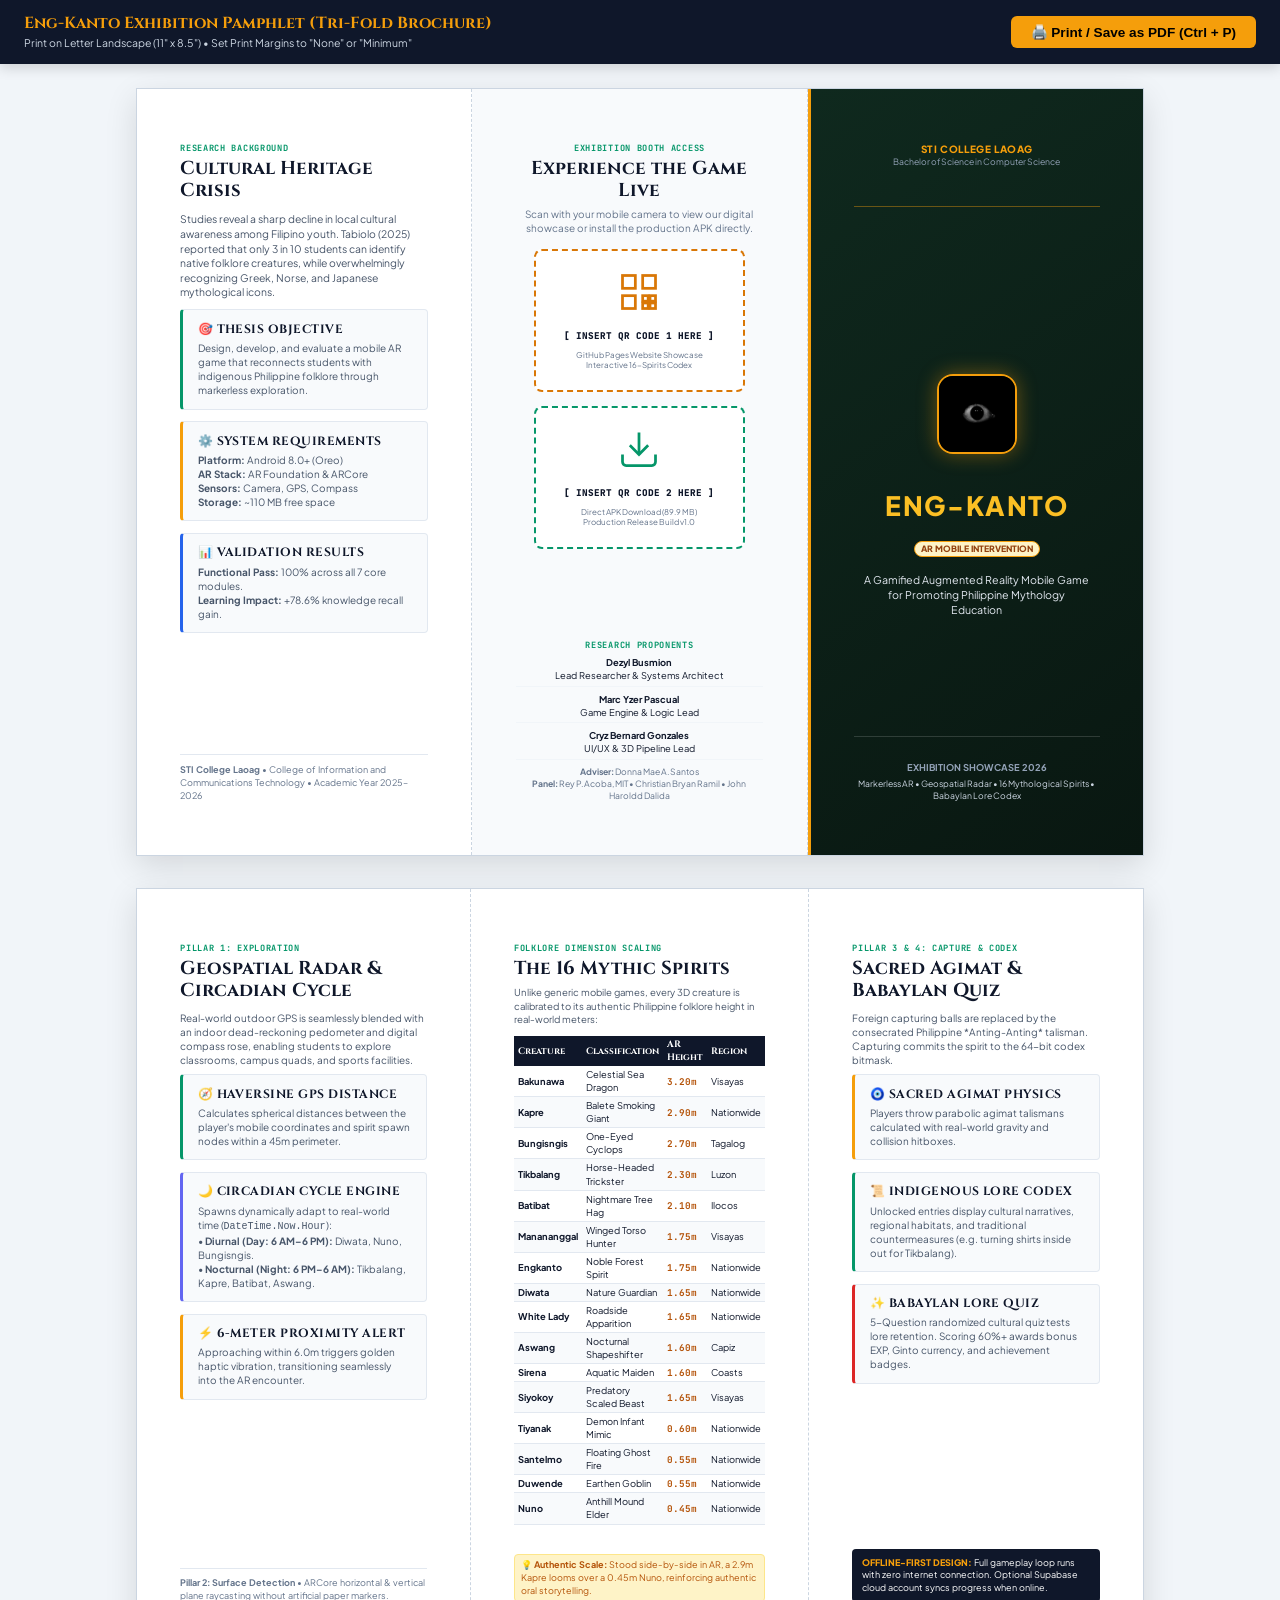
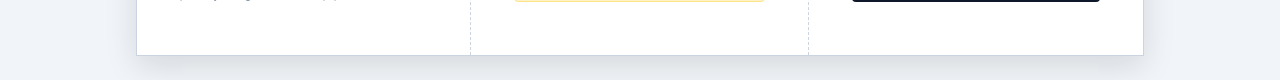
==== pamphlet.html @ 1a8d860b "feat: initial release of Eng-Kanto exhibition showcase" ====
<!DOCTYPE html>
<html lang="en">
<head>
  <meta charset="UTF-8">
  <meta name="viewport" content="width=device-width, initial-scale=1.0">
  <title>Eng-Kanto Exhibition Pamphlet (Print-Ready Tri-Fold Brochure)</title>
  <link rel="preconnect" href="https://fonts.googleapis.com">
  <link rel="preconnect" href="https://fonts.gstatic.com" crossorigin>
  <link href="https://fonts.googleapis.com/css2?family=Cinzel:wght@700;800;900&family=Plus+Jakarta+Sans:wght@500;600;700;800&family=JetBrains+Mono:wght@500;700&display=swap" rel="stylesheet">
  <style>
    @page {
      size: letter landscape;
      margin: 0.25in;
    }

    * {
      box-sizing: border-box;
      margin: 0;
      padding: 0;
    }

    body {
      font-family: 'Plus Jakarta Sans', sans-serif;
      background: #f1f5f9;
      color: #0f172a;
      line-height: 1.4;
      font-size: 9.5pt;
      -webkit-print-color-adjust: exact;
      print-color-adjust: exact;
    }

    /* Print Controls Bar (Screen Only) */
    .no-print-bar {
      background: #0f172a;
      color: #fff;
      padding: 0.75rem 1.5rem;
      display: flex;
      align-items: center;
      justify-content: space-between;
      position: sticky;
      top: 0;
      z-index: 1000;
      box-shadow: 0 4px 12px rgba(0,0,0,0.15);
    }

    .no-print-bar h1 {
      font-size: 1rem;
      font-weight: 700;
      color: #f59e0b;
      font-family: 'Cinzel', serif;
    }

    .print-btn {
      background: #f59e0b;
      color: #000;
      border: none;
      padding: 0.5rem 1.25rem;
      font-size: 0.85rem;
      font-weight: 800;
      border-radius: 6px;
      cursor: pointer;
      display: flex;
      align-items: center;
      gap: 0.5rem;
      transition: background 0.2s;
    }

    .print-btn:hover {
      background: #d97706;
    }

    @media print {
      .no-print-bar {
        display: none !important;
      }
      body {
        background: #fff;
      }
      .sheet {
        page-break-after: always;
        box-shadow: none !important;
        margin: 0 !important;
      }
    }

    /* Sheet layout (Letter Landscape: 11in x 8.5in) */
    .sheet-wrapper {
      display: flex;
      flex-direction: column;
      align-items: center;
      gap: 2rem;
      padding: 1.5rem;
    }

    .sheet {
      width: 10.5in;
      height: 8.0in;
      background: #fff;
      box-shadow: 0 10px 30px rgba(0,0,0,0.12);
      display: grid;
      grid-template-columns: 1fr 1fr 1fr;
      position: relative;
      overflow: hidden;
      border: 1px solid #cbd5e1;
    }

    /* Column Panels */
    .panel {
      padding: 0.55in 0.45in;
      display: flex;
      flex-direction: column;
      justify-content: space-between;
      position: relative;
      border-right: 1px dashed #cbd5e1;
    }

    .panel:last-child {
      border-right: none;
    }

    /* Typography */
    h2, h3, h4 {
      font-family: 'Cinzel', serif;
      color: #0f172a;
      line-height: 1.2;
    }

    h2 { font-size: 14pt; margin-bottom: 0.25rem; }
    h3 { font-size: 11pt; margin-bottom: 0.2rem; }
    h4 { font-size: 9pt; margin-bottom: 0.15rem; text-transform: uppercase; letter-spacing: 0.04em; }

    .tag-line {
      font-family: 'JetBrains Mono', monospace;
      font-size: 6.5pt;
      font-weight: 700;
      color: #059669;
      text-transform: uppercase;
      letter-spacing: 0.08em;
      margin-bottom: 0.25rem;
      display: block;
    }

    .badge-pill {
      display: inline-block;
      background: #fef3c7;
      color: #92400e;
      border: 1px solid #f59e0b;
      font-size: 6.5pt;
      font-weight: 800;
      padding: 1px 6px;
      border-radius: 9999px;
      text-transform: uppercase;
    }

    /* Panel Stylings */
    /* Cover Panel (Outside Right) */
    .panel-cover {
      background: linear-gradient(145deg, #0f291e, #091711);
      color: #fff;
      text-align: center;
      border-left: 3px solid #f59e0b;
    }

    .panel-cover h2, .panel-cover h3, .panel-cover h4 {
      color: #fff;
    }

    .cover-header {
      border-bottom: 1px solid rgba(245, 158, 11, 0.4);
      padding-bottom: 0.4in;
    }

    .cover-inst {
      font-size: 7.5pt;
      color: #f59e0b;
      font-weight: 800;
      letter-spacing: 0.06em;
      text-transform: uppercase;
    }

    .cover-prog {
      font-size: 6.5pt;
      color: #94a3b8;
    }

    .cover-logo-wrap {
      margin: 0.5in 0 0.3in;
    }

    .cover-logo {
      width: 80px;
      height: 80px;
      border-radius: 16px;
      border: 2px solid #f59e0b;
      box-shadow: 0 0 20px rgba(245, 158, 11, 0.4);
    }

    .cover-title {
      font-size: 20pt;
      font-weight: 900;
      color: #fbbf24;
      letter-spacing: 0.06em;
      margin-bottom: 0.15in;
    }

    .cover-desc {
      font-size: 8pt;
      color: #e2e8f0;
      line-height: 1.45;
      padding: 0 0.1in;
    }

    .cover-footer {
      border-top: 1px solid rgba(255, 255, 255, 0.15);
      padding-top: 0.25in;
      font-size: 7pt;
      color: #94a3b8;
    }

    /* Back Cover (Outside Center) */
    .panel-back {
      background: #f8fafc;
      text-align: center;
    }

    .qr-box-bordered {
      background: #fff;
      border: 2px dashed #d97706;
      border-radius: 8px;
      padding: 0.2in 0.1in;
      margin: 0.15in auto;
      width: 85%;
      display: flex;
      flex-direction: column;
      align-items: center;
      justify-content: center;
      gap: 0.1in;
    }

    .qr-box-icon {
      width: 44px;
      height: 44px;
      color: #d97706;
    }

    .qr-box-title {
      font-family: 'JetBrains Mono', monospace;
      font-size: 7pt;
      font-weight: 800;
      color: #0f172a;
    }

    .qr-box-sub {
      font-size: 6pt;
      color: #64748b;
      line-height: 1.2;
    }

    /* Flap (Outside Left) */
    .panel-flap {
      background: #ffffff;
    }

    /* Feature Cards inside panels */
    .feature-card {
      background: #f8fafc;
      border: 1px solid #e2e8f0;
      border-left: 3px solid #059669;
      border-radius: 4px;
      padding: 0.12in 0.15in;
      margin-bottom: 0.12in;
    }

    .feature-card h4 {
      color: #0f172a;
      display: flex;
      align-items: center;
      gap: 0.3rem;
    }

    .feature-card p {
      font-size: 7.5pt;
      color: #475569;
      margin-top: 0.05in;
    }

    /* Creature Height Table */
    .creature-mini-table {
      width: 100%;
      border-collapse: collapse;
      font-size: 7pt;
      margin-top: 0.1in;
    }

    .creature-mini-table th {
      background: #0f172a;
      color: #fff;
      padding: 2px 4px;
      text-align: left;
      font-family: 'Cinzel', serif;
    }

    .creature-mini-table td {
      padding: 2px 4px;
      border-bottom: 1px solid #e2e8f0;
    }

    .creature-mini-table tr:nth-child(even) td {
      background: #f8fafc;
    }

    .height-pill {
      font-family: 'JetBrains Mono', monospace;
      font-weight: 700;
      color: #b45309;
    }

    /* Team Grid */
    .team-mini-list {
      list-style: none;
      font-size: 7pt;
      margin-top: 0.05in;
    }

    .team-mini-list li {
      margin-bottom: 0.06in;
      padding-bottom: 0.04in;
      border-bottom: 1px solid #f1f5f9;
    }

    .team-mini-list strong {
      display: block;
      color: #0f172a;
    }
  </style>
</head>
<body>

  <!-- Screen Top Bar with Print Button -->
  <div class="no-print-bar">
    <div>
      <h1>Eng-Kanto Exhibition Pamphlet (Tri-Fold Brochure)</h1>
      <small style="color: #cbd5e1;">Print on Letter Landscape (11" x 8.5") • Set Print Margins to "None" or "Minimum"</small>
    </div>
    <button class="print-btn" onclick="window.print()">
      🖨️ Print / Save as PDF (Ctrl + P)
    </button>
  </div>

  <div class="sheet-wrapper">

    <!-- ========================================== -->
    <!-- SHEET 1: OUTSIDE SPREAD                    -->
    <!-- (Left: Inside Flap | Center: Back Cover | Right: Front Cover) -->
    <!-- ========================================== -->
    <div class="sheet">

      <!-- Panel 1: Inside Flap (Academic Rationale & Specifications) -->
      <div class="panel panel-flap">
        <div>
          <span class="tag-line">Research Background</span>
          <h2>Cultural Heritage Crisis</h2>
          <p style="font-size: 7.8pt; color: #475569; margin: 0.1in 0;">
            Studies reveal a sharp decline in local cultural awareness among Filipino youth. Tabiolo (2025) reported that only 3 in 10 students can identify native folklore creatures, while overwhelmingly recognizing Greek, Norse, and Japanese mythological icons.
          </p>

          <div class="feature-card">
            <h4>🎯 Thesis Objective</h4>
            <p>Design, develop, and evaluate a mobile AR game that reconnects students with indigenous Philippine folklore through markerless exploration.</p>
          </div>

          <div class="feature-card" style="border-left-color: #f59e0b;">
            <h4>⚙️ System Requirements</h4>
            <p><strong>Platform:</strong> Android 8.0+ (Oreo)<br>
            <strong>AR Stack:</strong> AR Foundation &amp; ARCore<br>
            <strong>Sensors:</strong> Camera, GPS, Compass<br>
            <strong>Storage:</strong> ~110 MB free space</p>
          </div>

          <div class="feature-card" style="border-left-color: #2563eb;">
            <h4>📊 Validation Results</h4>
            <p><strong>Functional Pass:</strong> 100% across all 7 core modules.<br>
            <strong>Learning Impact:</strong> +78.6% knowledge recall gain.</p>
          </div>
        </div>

        <div style="font-size: 6.8pt; color: #64748b; border-top: 1px solid #e2e8f0; padding-top: 0.1in;">
          <strong>STI College Laoag</strong> • College of Information and Communications Technology • Academic Year 2025–2026
        </div>
      </div>

      <!-- Panel 2: Back Cover (QR Codes & Exhibition Access) -->
      <div class="panel panel-back">
        <div>
          <span class="tag-line">Exhibition Booth Access</span>
          <h2>Experience the Game Live</h2>
          <p style="font-size: 7.5pt; color: #64748b;">Scan with your mobile camera to view our digital showcase or install the production APK directly.</p>

          <!-- QR Placeholder 1: Showcase Link -->
          <div class="qr-box-bordered">
            <img src="assets/images/qr_showcase.png" alt="Showcase QR" id="qrShowcaseImg" style="display:none; width:70px; height:70px; object-fit:contain;" onload="this.style.display='block'; document.getElementById('qrShowcaseFallback').style.display='none';">
            <div id="qrShowcaseFallback">
              <svg class="qr-box-icon" viewBox="0 0 24 24" fill="none" stroke="currentColor" stroke-width="1.5">
                <rect x="3" y="3" width="7" height="7"></rect>
                <rect x="14" y="3" width="7" height="7"></rect>
                <rect x="3" y="14" width="7" height="7"></rect>
                <rect x="14" y="14" width="3" height="3"></rect>
                <rect x="18" y="18" width="3" height="3"></rect>
                <rect x="18" y="14" width="3" height="3"></rect>
                <rect x="14" y="18" width="3" height="3"></rect>
              </svg>
            </div>
            <span class="qr-box-title">[ INSERT QR CODE 1 HERE ]</span>
            <span class="qr-box-sub">GitHub Pages Website Showcase<br>Interactive 16-Spirits Codex</span>
          </div>

          <!-- QR Placeholder 2: APK Download -->
          <div class="qr-box-bordered" style="border-color: #059669;">
            <img src="assets/images/qr_apk.png" alt="APK QR" id="qrApkImg" style="display:none; width:70px; height:70px; object-fit:contain;" onload="this.style.display='block'; document.getElementById('qrApkFallback').style.display='none';">
            <div id="qrApkFallback">
              <svg class="qr-box-icon" style="color: #059669;" viewBox="0 0 24 24" fill="none" stroke="currentColor" stroke-width="1.5">
                <path d="M21 15v4a2 2 0 0 1-2 2H5a2 2 0 0 1-2-2v-4"></path>
                <polyline points="7 10 12 15 17 10"></polyline>
                <line x1="12" y1="15" x2="12" y2="3"></line>
              </svg>
            </div>
            <span class="qr-box-title">[ INSERT QR CODE 2 HERE ]</span>
            <span class="qr-box-sub">Direct APK Download (89.9 MB)<br>Production Release Build v1.0</span>
          </div>
        </div>

        <div>
          <span class="tag-line">Research Proponents</span>
          <ul class="team-mini-list">
            <li><strong>Dezyl Busmion</strong> Lead Researcher &amp; Systems Architect</li>
            <li><strong>Marc Yzer Pascual</strong> Game Engine &amp; Logic Lead</li>
            <li><strong>Cryz Bernard Gonzales</strong> UI/UX &amp; 3D Pipeline Lead</li>
          </ul>
          <div style="font-size: 6.5pt; color: #64748b; margin-top: 0.05in;">
            <strong>Adviser:</strong> Donna Mae A. Santos<br>
            <strong>Panel:</strong> Rey P. Acoba, MIT • Christian Bryan Ramil • John Haroldd Dalida
          </div>
        </div>
      </div>

      <!-- Panel 3: Front Cover (Title, Logo, & Exhibition Tagline) -->
      <div class="panel panel-cover">
        <div class="cover-header">
          <div class="cover-inst">STI COLLEGE LAOAG</div>
          <div class="cover-prog">Bachelor of Science in Computer Science</div>
        </div>

        <div>
          <div class="cover-logo-wrap">
            <img src="assets/images/App_logo.png" alt="Eng-Kanto" class="cover-logo">
          </div>
          <h1 class="cover-title">ENG-KANTO</h1>
          <span class="badge-pill" style="margin-bottom: 0.15in;">AR MOBILE INTERVENTION</span>
          <p class="cover-desc">
            A Gamified Augmented Reality Mobile Game for Promoting Philippine Mythology Education
          </p>
        </div>

        <div class="cover-footer">
          <div><strong>EXHIBITION SHOWCASE 2026</strong></div>
          <div style="font-size: 6.5pt; color: #cbd5e1; margin-top: 0.04in;">
            Markerless AR • Geospatial Radar • 16 Mythological Spirits • Babaylan Lore Codex
          </div>
        </div>
      </div>

    </div>


    <!-- ========================================== -->
    <!-- SHEET 2: INSIDE SPREAD                     -->
    <!-- (Left: Radar & Nav | Center: 16 Creatures | Right: Agimat & Codex) -->
    <!-- ========================================== -->
    <div class="sheet">

      <!-- Panel 4: Inside Left (Geospatial Radar & Circadian Loop) -->
      <div class="panel">
        <div>
          <span class="tag-line">Pillar 1: Exploration</span>
          <h2>Geospatial Radar &amp; Circadian Cycle</h2>
          <p style="font-size: 7.5pt; color: #475569; margin: 0.08in 0;">
            Real-world outdoor GPS is seamlessly blended with an indoor dead-reckoning pedometer and digital compass rose, enabling students to explore classrooms, campus quads, and sports facilities.
          </p>

          <div class="feature-card">
            <h4>🧭 Haversine GPS Distance</h4>
            <p>Calculates spherical distances between the player's mobile coordinates and spirit spawn nodes within a 45m perimeter.</p>
          </div>

          <div class="feature-card" style="border-left-color: #6366f1;">
            <h4>🌙 Circadian Cycle Engine</h4>
            <p>Spawns dynamically adapt to real-world time (<code>DateTime.Now.Hour</code>):<br>
            • <strong>Diurnal (Day: 6 AM–6 PM):</strong> Diwata, Nuno, Bungisngis.<br>
            • <strong>Nocturnal (Night: 6 PM–6 AM):</strong> Tikbalang, Kapre, Batibat, Aswang.</p>
          </div>

          <div class="feature-card" style="border-left-color: #f59e0b;">
            <h4>⚡ 6-Meter Proximity Alert</h4>
            <p>Approaching within 6.0m triggers golden haptic vibration, transitioning seamlessly into the AR encounter.</p>
          </div>
        </div>

        <div style="font-size: 6.8pt; color: #64748b; border-top: 1px solid #e2e8f0; padding-top: 0.08in;">
          <strong>Pillar 2: Surface Detection</strong> • ARCore horizontal &amp; vertical plane raycasting without artificial paper markers.
        </div>
      </div>

      <!-- Panel 5: Inside Center (16 Creatures Folklore Height Chart) -->
      <div class="panel" style="background: #ffffff;">
        <div>
          <span class="tag-line">Folklore Dimension Scaling</span>
          <h2>The 16 Mythic Spirits</h2>
          <p style="font-size: 7.2pt; color: #475569; margin: 0.06in 0;">
            Unlike generic mobile games, every 3D creature is calibrated to its authentic Philippine folklore height in real-world meters:
          </p>

          <table class="creature-mini-table">
            <thead>
              <tr>
                <th>Creature</th>
                <th>Classification</th>
                <th>AR Height</th>
                <th>Region</th>
              </tr>
            </thead>
            <tbody>
              <tr><td><strong>Bakunawa</strong></td><td>Celestial Sea Dragon</td><td class="height-pill">3.20m</td><td>Visayas</td></tr>
              <tr><td><strong>Kapre</strong></td><td>Balete Smoking Giant</td><td class="height-pill">2.90m</td><td>Nationwide</td></tr>
              <tr><td><strong>Bungisngis</strong></td><td>One-Eyed Cyclops</td><td class="height-pill">2.70m</td><td>Tagalog</td></tr>
              <tr><td><strong>Tikbalang</strong></td><td>Horse-Headed Trickster</td><td class="height-pill">2.30m</td><td>Luzon</td></tr>
              <tr><td><strong>Batibat</strong></td><td>Nightmare Tree Hag</td><td class="height-pill">2.10m</td><td>Ilocos</td></tr>
              <tr><td><strong>Manananggal</strong></td><td>Winged Torso Hunter</td><td class="height-pill">1.75m</td><td>Visayas</td></tr>
              <tr><td><strong>Engkanto</strong></td><td>Noble Forest Spirit</td><td class="height-pill">1.75m</td><td>Nationwide</td></tr>
              <tr><td><strong>Diwata</strong></td><td>Nature Guardian</td><td class="height-pill">1.65m</td><td>Nationwide</td></tr>
              <tr><td><strong>White Lady</strong></td><td>Roadside Apparition</td><td class="height-pill">1.65m</td><td>Nationwide</td></tr>
              <tr><td><strong>Aswang</strong></td><td>Nocturnal Shapeshifter</td><td class="height-pill">1.60m</td><td>Capiz</td></tr>
              <tr><td><strong>Sirena</strong></td><td>Aquatic Maiden</td><td class="height-pill">1.60m</td><td>Coasts</td></tr>
              <tr><td><strong>Siyokoy</strong></td><td>Predatory Scaled Beast</td><td class="height-pill">1.65m</td><td>Visayas</td></tr>
              <tr><td><strong>Tiyanak</strong></td><td>Demon Infant Mimic</td><td class="height-pill">0.60m</td><td>Nationwide</td></tr>
              <tr><td><strong>Santelmo</strong></td><td>Floating Ghost Fire</td><td class="height-pill">0.55m</td><td>Nationwide</td></tr>
              <tr><td><strong>Duwende</strong></td><td>Earthen Goblin</td><td class="height-pill">0.55m</td><td>Nationwide</td></tr>
              <tr><td><strong>Nuno</strong></td><td>Anthill Mound Elder</td><td class="height-pill">0.45m</td><td>Nationwide</td></tr>
            </tbody>
          </table>
        </div>

        <div style="font-size: 6.8pt; color: #b45309; background: #fef3c7; padding: 4px 6px; border-radius: 4px; border: 1px solid #fde68a;">
          💡 <strong>Authentic Scale:</strong> Stood side-by-side in AR, a 2.9m Kapre looms over a 0.45m Nuno, reinforcing authentic oral storytelling.
        </div>
      </div>

      <!-- Panel 6: Inside Right (Sacred Agimat & Babaylan Codex Quiz) -->
      <div class="panel">
        <div>
          <span class="tag-line">Pillar 3 &amp; 4: Capture &amp; Codex</span>
          <h2>Sacred Agimat &amp; Babaylan Quiz</h2>
          <p style="font-size: 7.5pt; color: #475569; margin: 0.08in 0;">
            Foreign capturing balls are replaced by the consecrated Philippine *Anting-Anting* talisman. Capturing commits the spirit to the 64-bit codex bitmask.
          </p>

          <div class="feature-card" style="border-left-color: #f59e0b;">
            <h4>🧿 Sacred Agimat Physics</h4>
            <p>Players throw parabolic agimat talismans calculated with real-world gravity and collision hitboxes.</p>
          </div>

          <div class="feature-card" style="border-left-color: #059669;">
            <h4>📜 Indigenous Lore Codex</h4>
            <p>Unlocked entries display cultural narratives, regional habitats, and traditional countermeasures (e.g. turning shirts inside out for Tikbalang).</p>
          </div>

          <div class="feature-card" style="border-left-color: #dc2626;">
            <h4>✨ Babaylan Lore Quiz</h4>
            <p>5-Question randomized cultural quiz tests lore retention. Scoring 60%+ awards bonus EXP, Ginto currency, and achievement badges.</p>
          </div>
        </div>

        <div style="background: #0f172a; color: #fff; padding: 0.08in 0.1in; border-radius: 4px; font-size: 6.8pt;">
          <span style="color: #f59e0b; font-weight: 800;">OFFLINE-FIRST DESIGN:</span>
          Full gameplay loop runs with zero internet connection. Optional Supabase cloud account syncs progress when online.
        </div>
      </div>

    </div>

  </div>

</body>
</html>
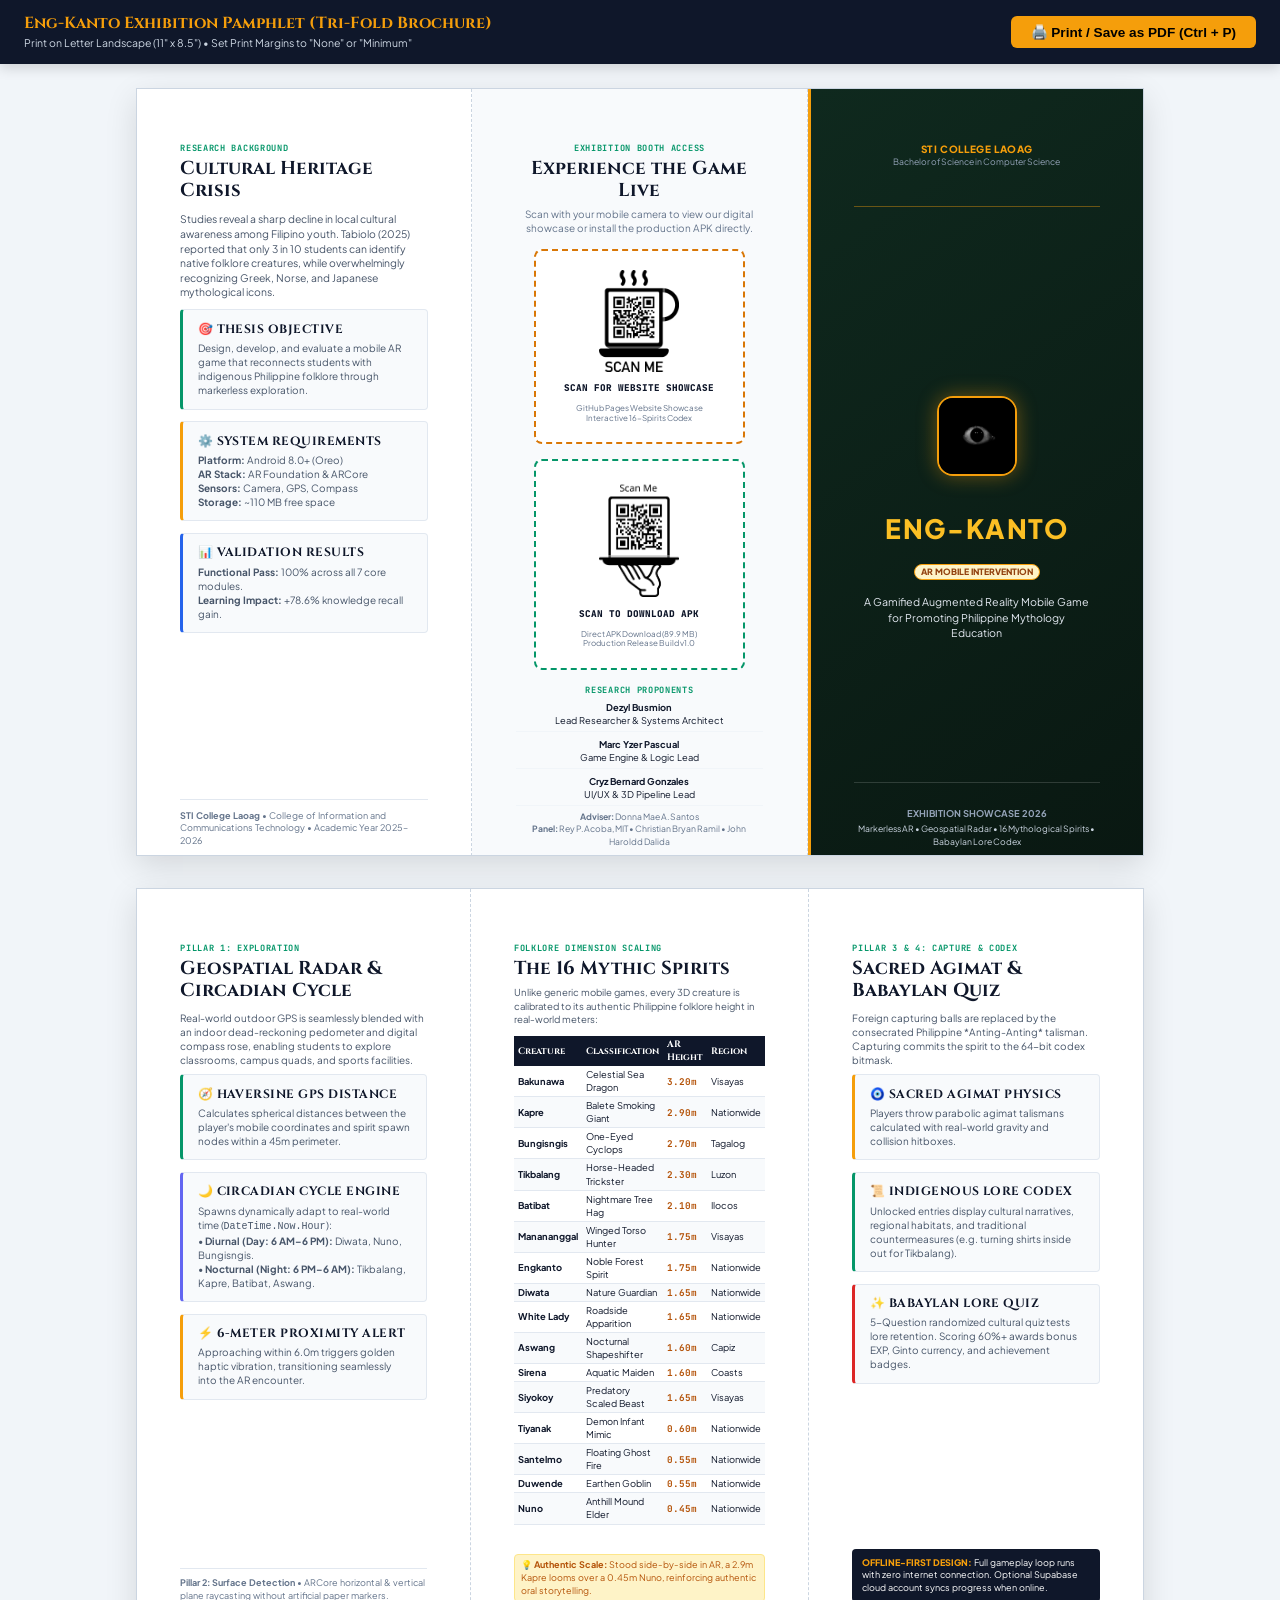
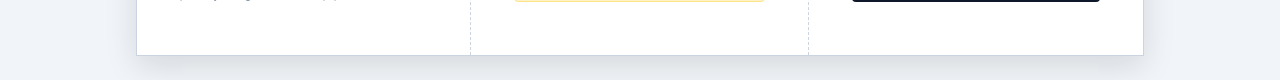
==== commit 89f53a62: "feat: embed live APK download QR code" ====
--- a/pamphlet.html
+++ b/pamphlet.html
@@ -396,9 +396,9 @@
           <h2>Experience the Game Live</h2>
           <p style="font-size: 7.5pt; color: #64748b;">Scan with your mobile camera to view our digital showcase or install the production APK directly.</p>
 
-          <!-- QR Placeholder 1: Showcase Link -->
+          <!-- QR 1: Showcase Link -->
           <div class="qr-box-bordered">
-            <img src="assets/images/qr_showcase.png" alt="Showcase QR" id="qrShowcaseImg" style="display:none; width:70px; height:70px; object-fit:contain;" onload="this.style.display='block'; document.getElementById('qrShowcaseFallback').style.display='none';">
+            <img src="assets/images/qr_showcase.png" alt="Showcase QR" id="qrShowcaseImg" style="display:none; width:80px; height:auto; object-fit:contain; border-radius:4px;" onload="this.style.display='block'; document.getElementById('qrShowcaseFallback').style.display='none'; document.getElementById('qrShowcaseTitle').innerText='SCAN FOR WEBSITE SHOWCASE';">
             <div id="qrShowcaseFallback">
               <svg class="qr-box-icon" viewBox="0 0 24 24" fill="none" stroke="currentColor" stroke-width="1.5">
                 <rect x="3" y="3" width="7" height="7"></rect>
@@ -410,13 +410,13 @@
                 <rect x="14" y="18" width="3" height="3"></rect>
               </svg>
             </div>
-            <span class="qr-box-title">[ INSERT QR CODE 1 HERE ]</span>
+            <span class="qr-box-title" id="qrShowcaseTitle">[ SCAN FOR SHOWCASE ]</span>
             <span class="qr-box-sub">GitHub Pages Website Showcase<br>Interactive 16-Spirits Codex</span>
           </div>
 
-          <!-- QR Placeholder 2: APK Download -->
+          <!-- QR 2: APK Download -->
           <div class="qr-box-bordered" style="border-color: #059669;">
-            <img src="assets/images/qr_apk.png" alt="APK QR" id="qrApkImg" style="display:none; width:70px; height:70px; object-fit:contain;" onload="this.style.display='block'; document.getElementById('qrApkFallback').style.display='none';">
+            <img src="assets/images/qr_apk.png" alt="APK QR" id="qrApkImg" style="display:none; width:80px; height:auto; object-fit:contain; border-radius:4px;" onload="this.style.display='block'; document.getElementById('qrApkFallback').style.display='none'; document.getElementById('qrApkTitle').innerText='SCAN TO DOWNLOAD APK';">
             <div id="qrApkFallback">
               <svg class="qr-box-icon" style="color: #059669;" viewBox="0 0 24 24" fill="none" stroke="currentColor" stroke-width="1.5">
                 <path d="M21 15v4a2 2 0 0 1-2 2H5a2 2 0 0 1-2-2v-4"></path>
@@ -424,7 +424,7 @@
                 <line x1="12" y1="15" x2="12" y2="3"></line>
               </svg>
             </div>
-            <span class="qr-box-title">[ INSERT QR CODE 2 HERE ]</span>
+            <span class="qr-box-title" id="qrApkTitle">[ SCAN TO DOWNLOAD APK ]</span>
             <span class="qr-box-sub">Direct APK Download (89.9 MB)<br>Production Release Build v1.0</span>
           </div>
         </div>
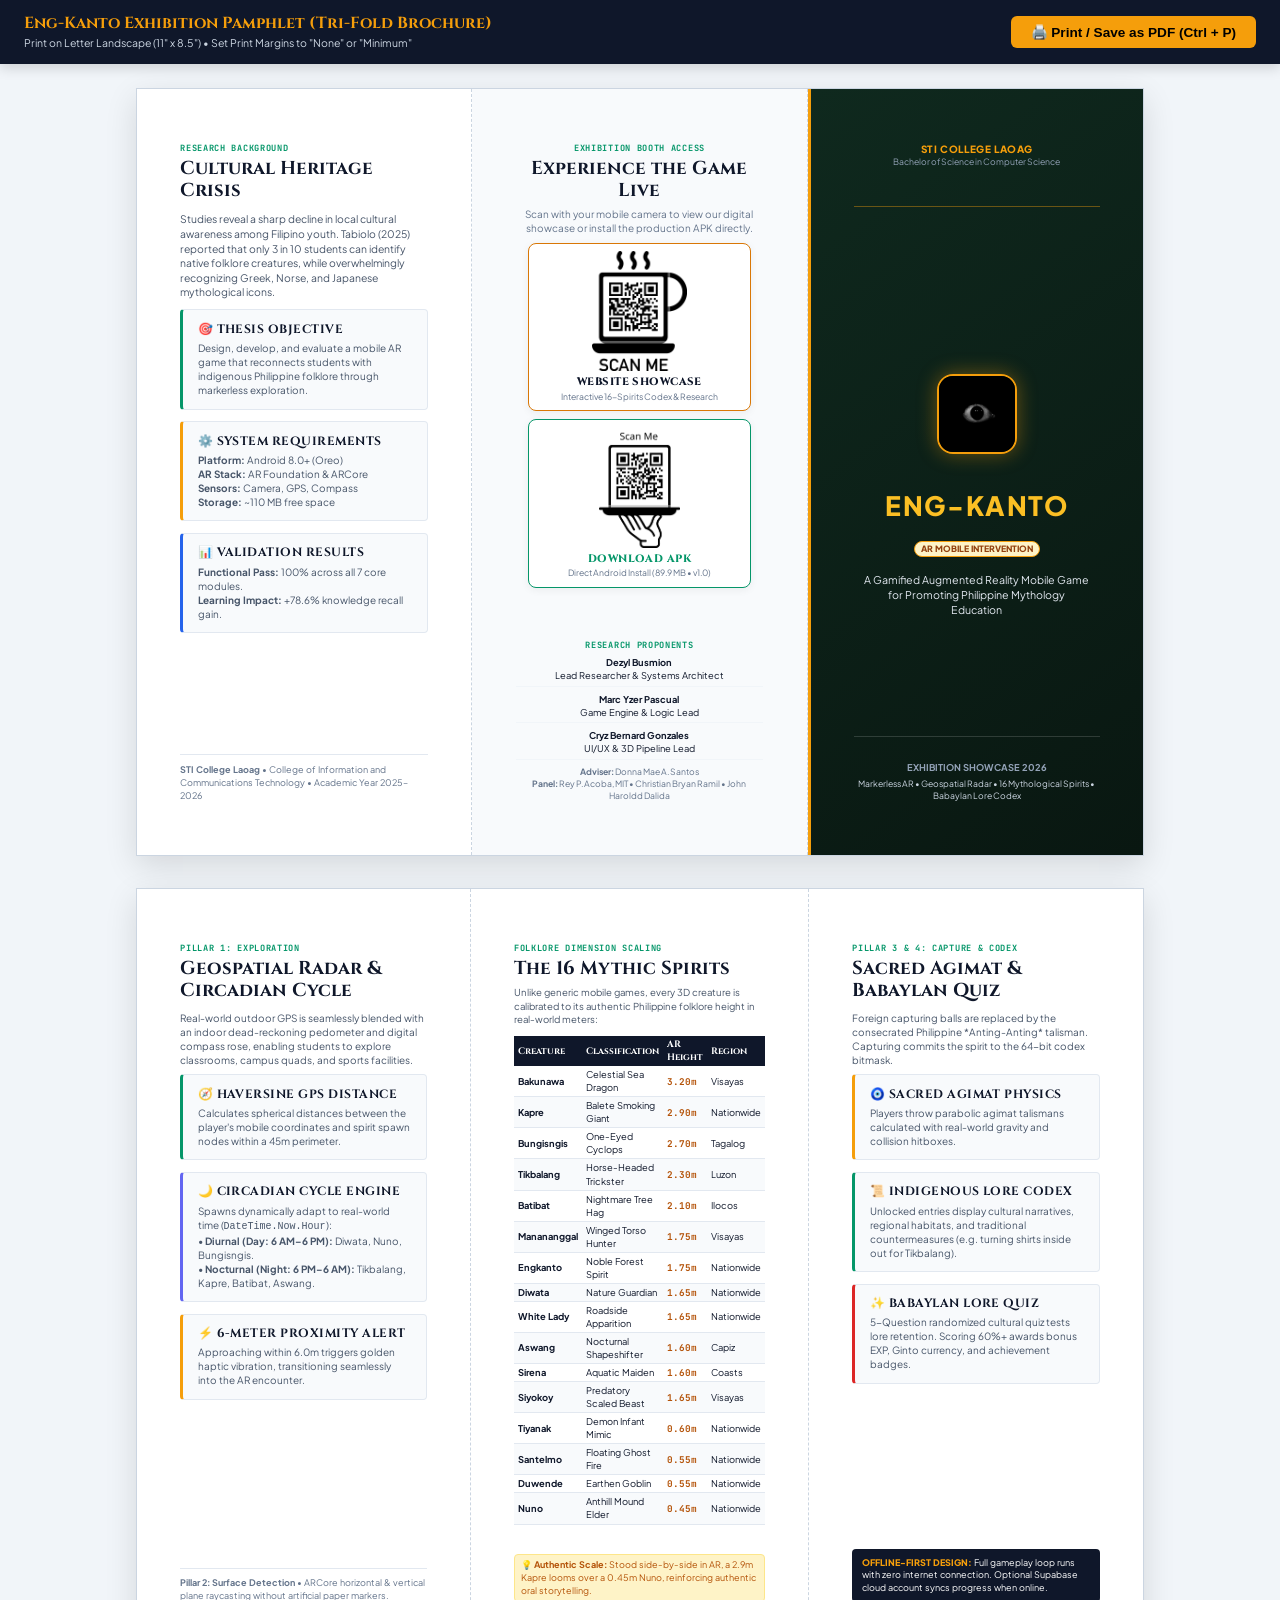
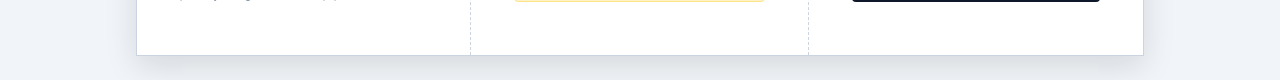
==== commit 38e18457: "fix: enlarge QR codes and remove placeholder text" ====
--- a/pamphlet.html
+++ b/pamphlet.html
@@ -223,37 +223,48 @@
       text-align: center;
     }
 
-    .qr-box-bordered {
-      background: #fff;
-      border: 2px dashed #d97706;
+    .qr-card {
+      background: #ffffff;
+      border: 1.5px solid #d97706;
       border-radius: 8px;
-      padding: 0.2in 0.1in;
-      margin: 0.15in auto;
-      width: 85%;
+      padding: 0.08in 0.12in;
+      margin: 0.08in auto;
+      width: 90%;
       display: flex;
       flex-direction: column;
       align-items: center;
       justify-content: center;
-      gap: 0.1in;
-    }
-
-    .qr-box-icon {
-      width: 44px;
-      height: 44px;
-      color: #d97706;
-    }
-
-    .qr-box-title {
-      font-family: 'JetBrains Mono', monospace;
-      font-size: 7pt;
+      box-shadow: 0 2px 8px rgba(0,0,0,0.06);
+    }
+
+    .qr-card.apk-card {
+      border-color: #059669;
+    }
+
+    .qr-img {
+      width: 110px;
+      height: auto;
+      max-height: 120px;
+      object-fit: contain;
+      border-radius: 4px;
+      display: block;
+    }
+
+    .qr-card-title {
+      font-family: 'Cinzel', serif;
+      font-size: 8pt;
       font-weight: 800;
       color: #0f172a;
-    }
-
-    .qr-box-sub {
-      font-size: 6pt;
+      margin-top: 0.04in;
+      text-transform: uppercase;
+      letter-spacing: 0.04em;
+    }
+
+    .qr-card-sub {
+      font-size: 6.5pt;
       color: #64748b;
-      line-height: 1.2;
+      line-height: 1.25;
+      margin-top: 0.02in;
     }
 
     /* Flap (Outside Left) */
@@ -396,36 +407,18 @@
           <h2>Experience the Game Live</h2>
           <p style="font-size: 7.5pt; color: #64748b;">Scan with your mobile camera to view our digital showcase or install the production APK directly.</p>
 
-          <!-- QR 1: Showcase Link -->
-          <div class="qr-box-bordered">
-            <img src="assets/images/qr_showcase.png" alt="Showcase QR" id="qrShowcaseImg" style="display:none; width:80px; height:auto; object-fit:contain; border-radius:4px;" onload="this.style.display='block'; document.getElementById('qrShowcaseFallback').style.display='none'; document.getElementById('qrShowcaseTitle').innerText='SCAN FOR WEBSITE SHOWCASE';">
-            <div id="qrShowcaseFallback">
-              <svg class="qr-box-icon" viewBox="0 0 24 24" fill="none" stroke="currentColor" stroke-width="1.5">
-                <rect x="3" y="3" width="7" height="7"></rect>
-                <rect x="14" y="3" width="7" height="7"></rect>
-                <rect x="3" y="14" width="7" height="7"></rect>
-                <rect x="14" y="14" width="3" height="3"></rect>
-                <rect x="18" y="18" width="3" height="3"></rect>
-                <rect x="18" y="14" width="3" height="3"></rect>
-                <rect x="14" y="18" width="3" height="3"></rect>
-              </svg>
-            </div>
-            <span class="qr-box-title" id="qrShowcaseTitle">[ SCAN FOR SHOWCASE ]</span>
-            <span class="qr-box-sub">GitHub Pages Website Showcase<br>Interactive 16-Spirits Codex</span>
-          </div>
-
-          <!-- QR 2: APK Download -->
-          <div class="qr-box-bordered" style="border-color: #059669;">
-            <img src="assets/images/qr_apk.png" alt="APK QR" id="qrApkImg" style="display:none; width:80px; height:auto; object-fit:contain; border-radius:4px;" onload="this.style.display='block'; document.getElementById('qrApkFallback').style.display='none'; document.getElementById('qrApkTitle').innerText='SCAN TO DOWNLOAD APK';">
-            <div id="qrApkFallback">
-              <svg class="qr-box-icon" style="color: #059669;" viewBox="0 0 24 24" fill="none" stroke="currentColor" stroke-width="1.5">
-                <path d="M21 15v4a2 2 0 0 1-2 2H5a2 2 0 0 1-2-2v-4"></path>
-                <polyline points="7 10 12 15 17 10"></polyline>
-                <line x1="12" y1="15" x2="12" y2="3"></line>
-              </svg>
-            </div>
-            <span class="qr-box-title" id="qrApkTitle">[ SCAN TO DOWNLOAD APK ]</span>
-            <span class="qr-box-sub">Direct APK Download (89.9 MB)<br>Production Release Build v1.0</span>
+          <!-- QR 1: Website Showcase Link -->
+          <div class="qr-card">
+            <img src="assets/images/qr_showcase.png" alt="Website Showcase QR" class="qr-img">
+            <span class="qr-card-title">Website Showcase</span>
+            <span class="qr-card-sub">Interactive 16-Spirits Codex &amp; Research</span>
+          </div>
+
+          <!-- QR 2: APK Download Link -->
+          <div class="qr-card apk-card">
+            <img src="assets/images/qr_apk.png" alt="APK Download QR" class="qr-img">
+            <span class="qr-card-title" style="color: #059669;">Download APK</span>
+            <span class="qr-card-sub">Direct Android Install (89.9 MB • v1.0)</span>
           </div>
         </div>
 
